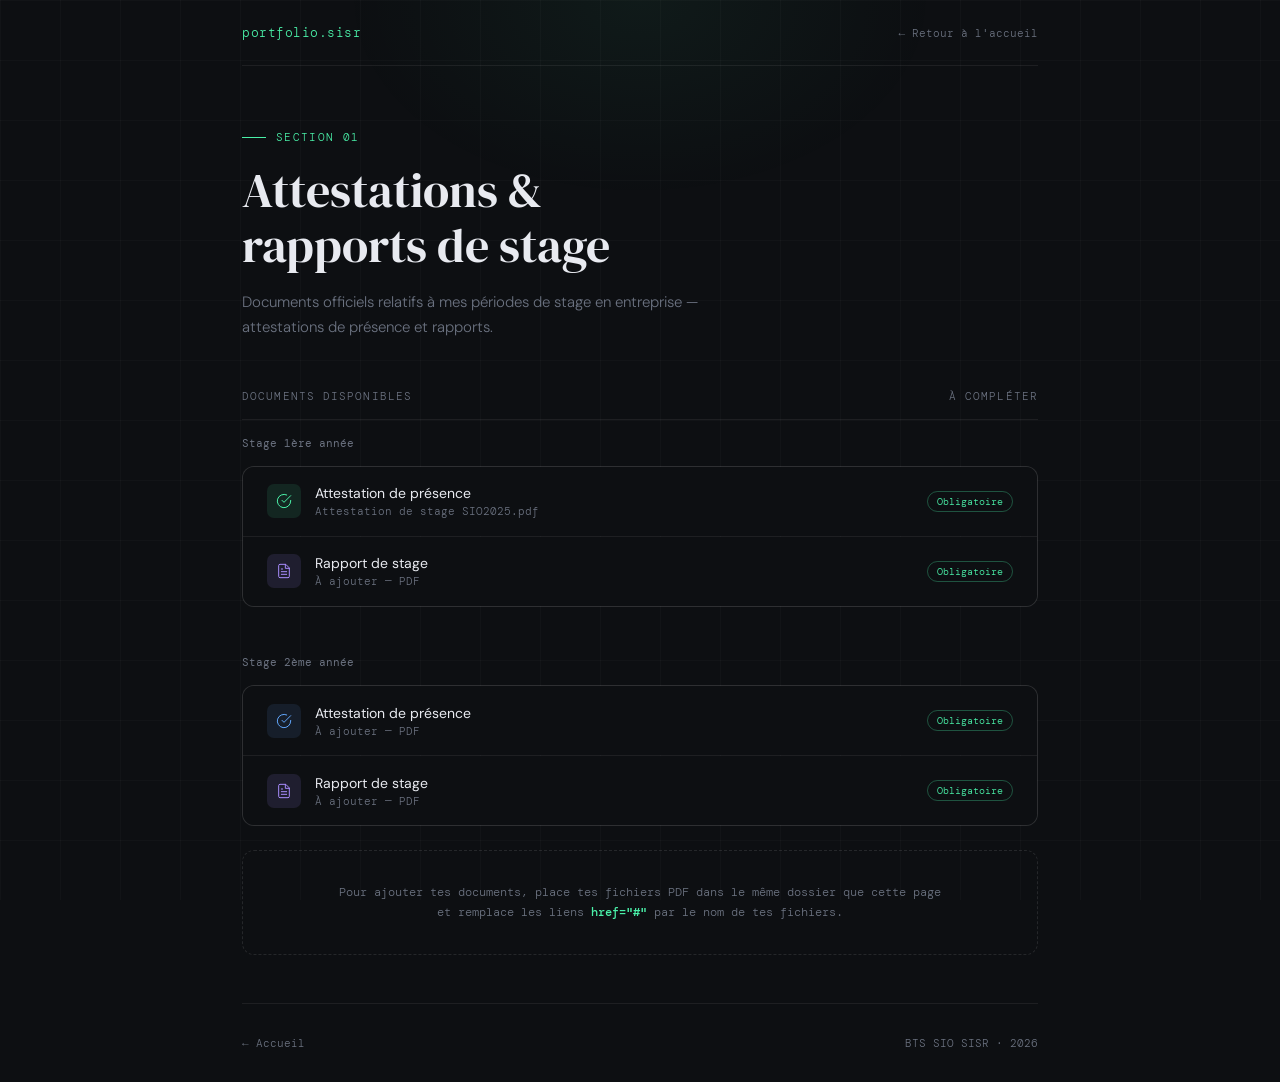
==== attestations.html @ b17c927a "Add files via upload" ====
<!DOCTYPE html>
<html lang="fr">
<head>
<meta charset="UTF-8">
<meta name="viewport" content="width=device-width, initial-scale=1.0">
<title>Attestations & Rapports — Portfolio SISR</title>
<link href="https://fonts.googleapis.com/css2?family=DM+Serif+Display&family=DM+Mono:wght@400;500&family=DM+Sans:wght@300;400;500&display=swap" rel="stylesheet">
<style>
  *, *::before, *::after { box-sizing: border-box; margin: 0; padding: 0; }
  :root {
    --bg: #0d0f12;
    --surface: #141720;
    --border: rgba(255,255,255,0.07);
    --accent: #4af0a8;
    --accent2: #a78bfa;
    --text: #e8eaf0;
    --muted: #6b7280;
  }
  html { scroll-behavior: smooth; }
  body {
    background: var(--bg);
    color: var(--text);
    font-family: 'DM Sans', sans-serif;
    font-weight: 300;
    min-height: 100vh;
    overflow-x: hidden;
  }
  body::before {
    content: '';
    position: fixed;
    inset: 0;
    background-image:
      linear-gradient(rgba(255,255,255,0.025) 1px, transparent 1px),
      linear-gradient(90deg, rgba(255,255,255,0.025) 1px, transparent 1px);
    background-size: 60px 60px;
    pointer-events: none;
    z-index: 0;
  }
  body::after {
    content: '';
    position: fixed;
    top: -200px;
    left: 50%;
    transform: translateX(-50%);
    width: 600px;
    height: 400px;
    background: radial-gradient(ellipse, rgba(74,240,168,0.05) 0%, transparent 70%);
    pointer-events: none;
    z-index: 0;
  }
  .wrapper {
    position: relative;
    z-index: 1;
    max-width: 860px;
    margin: 0 auto;
    padding: 0 2rem;
  }
  nav {
    display: flex;
    align-items: center;
    justify-content: space-between;
    padding: 1.5rem 0;
    border-bottom: 1px solid var(--border);
  }
  .nav-logo {
    font-family: 'DM Mono', monospace;
    font-size: 13px;
    color: var(--accent);
    letter-spacing: 0.04em;
    text-decoration: none;
  }
  .nav-back {
    font-family: 'DM Mono', monospace;
    font-size: 11px;
    color: var(--muted);
    text-decoration: none;
    display: flex;
    align-items: center;
    gap: 6px;
    transition: color 0.2s;
  }
  .nav-back:hover { color: var(--text); }

  .hero {
    padding: 4rem 0 3rem;
    opacity: 0;
    transform: translateY(20px);
    animation: fadeUp 0.7s ease forwards 0.1s;
  }
  .hero-tag {
    font-family: 'DM Mono', monospace;
    font-size: 11px;
    color: var(--accent);
    letter-spacing: 0.12em;
    text-transform: uppercase;
    margin-bottom: 1.2rem;
    display: flex;
    align-items: center;
    gap: 10px;
  }
  .hero-tag::before {
    content: '';
    width: 24px;
    height: 1px;
    background: var(--accent);
    display: inline-block;
  }
  h1 {
    font-family: 'DM Serif Display', serif;
    font-size: clamp(2rem, 5vw, 3rem);
    font-weight: 400;
    line-height: 1.15;
    margin-bottom: 1rem;
  }
  .hero-sub {
    font-size: 15px;
    color: var(--muted);
    line-height: 1.7;
    max-width: 500px;
  }

  .section-label {
    font-family: 'DM Mono', monospace;
    font-size: 11px;
    color: var(--muted);
    letter-spacing: 0.1em;
    text-transform: uppercase;
    margin-bottom: 1rem;
    padding-bottom: 1rem;
    border-bottom: 1px solid var(--border);
    display: flex;
    justify-content: space-between;
  }

  .section {
    margin-bottom: 3rem;
    opacity: 0;
    transform: translateY(16px);
    animation: fadeUp 0.7s ease forwards;
  }
  .section:nth-child(1) { animation-delay: 0.2s; }
  .section:nth-child(2) { animation-delay: 0.35s; }

  .section-title {
    font-family: 'DM Serif Display', serif;
    font-size: 1.3rem;
    font-weight: 400;
    margin-bottom: 1rem;
    display: flex;
    align-items: center;
    gap: 12px;
  }
  .section-title .num {
    font-family: 'DM Mono', monospace;
    font-size: 11px;
    color: var(--muted);
    font-weight: 400;
  }

  .doc-list {
    display: flex;
    flex-direction: column;
    gap: 1px;
    background: var(--border);
    border: 1px solid var(--border);
    border-radius: 12px;
    overflow: hidden;
  }

  .doc-item {
    background: var(--bg);
    padding: 1.1rem 1.5rem;
    display: flex;
    align-items: center;
    justify-content: space-between;
    gap: 1rem;
    transition: background 0.15s;
    cursor: pointer;
  }
  .doc-item:hover { background: var(--surface); }

  .doc-left {
    display: flex;
    align-items: center;
    gap: 14px;
  }

  .doc-icon {
    width: 34px;
    height: 34px;
    border-radius: 7px;
    display: flex;
    align-items: center;
    justify-content: center;
    flex-shrink: 0;
  }
  .doc-icon svg { width: 16px; height: 16px; }
  .icon-green { background: rgba(74,240,168,0.1); color: var(--accent); }
  .icon-purple { background: rgba(167,139,250,0.12); color: var(--accent2); }
  .icon-blue { background: rgba(96,165,250,0.1); color: #60a5fa; }
  .icon-gray { background: rgba(255,255,255,0.05); color: var(--muted); }

  .doc-name {
    font-size: 14px;
    font-weight: 400;
    margin-bottom: 2px;
  }
  .doc-meta {
    font-family: 'DM Mono', monospace;
    font-size: 11px;
    color: var(--muted);
  }

  .doc-badge {
    font-family: 'DM Mono', monospace;
    font-size: 10px;
    padding: 3px 9px;
    border-radius: 20px;
    border: 1px solid var(--border);
    color: var(--muted);
    white-space: nowrap;
  }
  .badge-green { border-color: rgba(74,240,168,0.3); color: var(--accent); }

  /* Zone de dépôt visuelle */
  .drop-hint {
    border: 1px dashed rgba(255,255,255,0.1);
    border-radius: 12px;
    padding: 2rem;
    text-align: center;
    margin-top: 1px;
  }
  .drop-hint p {
    font-family: 'DM Mono', monospace;
    font-size: 12px;
    color: var(--muted);
    line-height: 1.6;
  }
  .drop-hint p strong {
    color: var(--accent);
    font-weight: 500;
  }

  footer {
    border-top: 1px solid var(--border);
    padding: 2rem 0;
    display: flex;
    justify-content: space-between;
    align-items: center;
    font-family: 'DM Mono', monospace;
    font-size: 11px;
    color: var(--muted);
    margin-top: 2rem;
    opacity: 0;
    animation: fadeUp 0.7s ease forwards 0.6s;
  }

  @keyframes fadeUp {
    to { opacity: 1; transform: translateY(0); }
  }

  @media (max-width: 600px) {
    .doc-badge { display: none; }
    h1 { font-size: 2rem; }
  }
</style>
</head>
<body>
<div class="wrapper">

  <nav>
    <a href="index.html" class="nav-logo">portfolio.sisr</a>
    <a href="index.html" class="nav-back">← Retour à l'accueil</a>
  </nav>

  <section class="hero">
    <div class="hero-tag">Section 01</div>
    <h1>Attestations &amp;<br>rapports de stage</h1>
    <p class="hero-sub">Documents officiels relatifs à mes périodes de stage en entreprise — attestations de présence et rapports.</p>
  </section>

  <div class="section-label">
    <span>Documents disponibles</span>
    <span>À compléter</span>
  </div>

  <!-- Stage 1ère année -->
  <div class="section">
    <h2 class="section-title"><span class="num">Stage 1ère année</span></h2>
    <div class="doc-list">

      <div class="doc-item">
        <div class="doc-left">
          <div class="doc-icon icon-green">
            <svg viewBox="0 0 24 24" fill="none" stroke="currentColor" stroke-width="1.5" stroke-linecap="round" stroke-linejoin="round">
              <path d="M22 11.08V12a10 10 0 1 1-5.93-9.14"/>
              <polyline points="22 4 12 14.01 9 11.01"/>
            </svg>
          </div>
          <div>
            <div class="doc-name">Attestation de présence</div>
            <div class="doc-meta">Attestation de stage SIO2025.pdf</div>
          </div>
        </div>
        <span class="doc-badge badge-green">Obligatoire</span>
      </div>

      <div class="doc-item">
        <div class="doc-left">
          <div class="doc-icon icon-purple">
            <svg viewBox="0 0 24 24" fill="none" stroke="currentColor" stroke-width="1.5" stroke-linecap="round" stroke-linejoin="round">
              <path d="M14 2H6a2 2 0 0 0-2 2v16a2 2 0 0 0 2 2h12a2 2 0 0 0 2-2V8z"/>
              <polyline points="14 2 14 8 20 8"/>
              <line x1="16" y1="13" x2="8" y2="13"/>
              <line x1="16" y1="17" x2="8" y2="17"/>
              <polyline points="10 9 9 9 8 9"/>
            </svg>
          </div>
          <div>
            <div class="doc-name">Rapport de stage</div>
            <div class="doc-meta">À ajouter — PDF</div>
          </div>
        </div>
        <span class="doc-badge badge-green">Obligatoire</span>
      </div>

    </div>
  </div>

  <!-- Stage 2ème année -->
  <div class="section">
    <h2 class="section-title"><span class="num">Stage 2ème année</span></h2>
    <div class="doc-list">

      <div class="doc-item">
        <div class="doc-left">
          <div class="doc-icon icon-blue">
            <svg viewBox="0 0 24 24" fill="none" stroke="currentColor" stroke-width="1.5" stroke-linecap="round" stroke-linejoin="round">
              <path d="M22 11.08V12a10 10 0 1 1-5.93-9.14"/>
              <polyline points="22 4 12 14.01 9 11.01"/>
            </svg>
          </div>
          <div>
            <div class="doc-name">Attestation de présence</div>
            <div class="doc-meta">À ajouter — PDF</div>
          </div>
        </div>
        <span class="doc-badge badge-green">Obligatoire</span>
      </div>

      <div class="doc-item">
        <div class="doc-left">
          <div class="doc-icon icon-purple">
            <svg viewBox="0 0 24 24" fill="none" stroke="currentColor" stroke-width="1.5" stroke-linecap="round" stroke-linejoin="round">
              <path d="M14 2H6a2 2 0 0 0-2 2v16a2 2 0 0 0 2 2h12a2 2 0 0 0 2-2V8z"/>
              <polyline points="14 2 14 8 20 8"/>
              <line x1="16" y1="13" x2="8" y2="13"/>
              <line x1="16" y1="17" x2="8" y2="17"/>
              <polyline points="10 9 9 9 8 9"/>
            </svg>
          </div>
          <div>
            <div class="doc-name">Rapport de stage</div>
            <div class="doc-meta">À ajouter — PDF</div>
          </div>
        </div>
        <span class="doc-badge badge-green">Obligatoire</span>
      </div>

    </div>

    <div class="drop-hint" style="margin-top: 1.5rem;">
      <p>Pour ajouter tes documents, place tes fichiers PDF dans le même dossier que cette page<br>et remplace les liens <strong>href="#"</strong> par le nom de tes fichiers.</p>
    </div>
  </div>

  <footer>
    <a href="index.html" style="color: var(--muted); text-decoration: none;">← Accueil</a>
    <span>BTS SIO SISR · 2026</span>
  </footer>

</div>
</body>
</html>
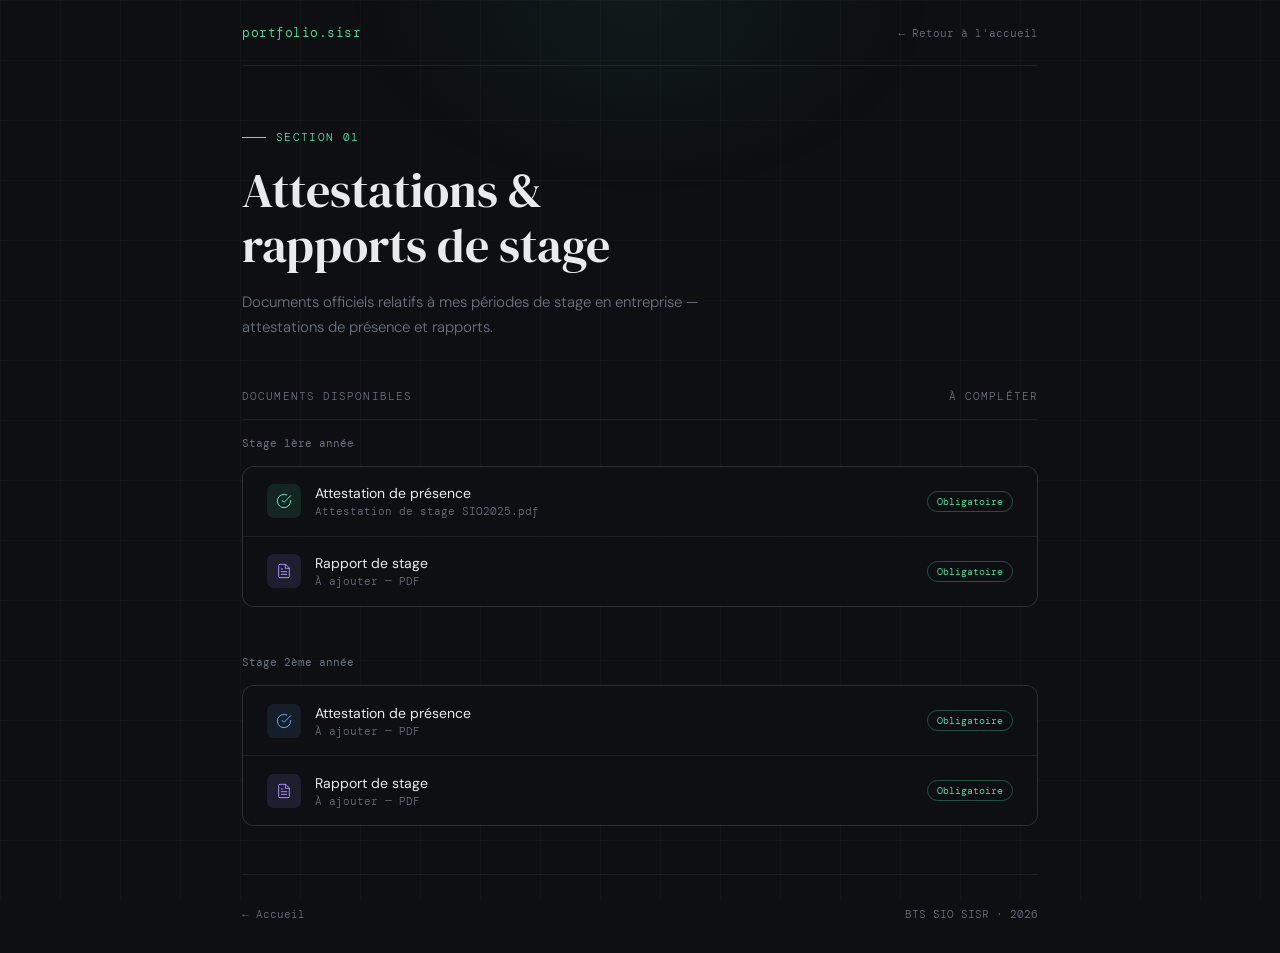
==== commit 0eda1900: "Update attestations.html" ====
--- a/attestations.html
+++ b/attestations.html
@@ -369,9 +369,7 @@
 
     </div>
 
-    <div class="drop-hint" style="margin-top: 1.5rem;">
-      <p>Pour ajouter tes documents, place tes fichiers PDF dans le même dossier que cette page<br>et remplace les liens <strong>href="#"</strong> par le nom de tes fichiers.</p>
-    </div>
+  
   </div>
 
   <footer>
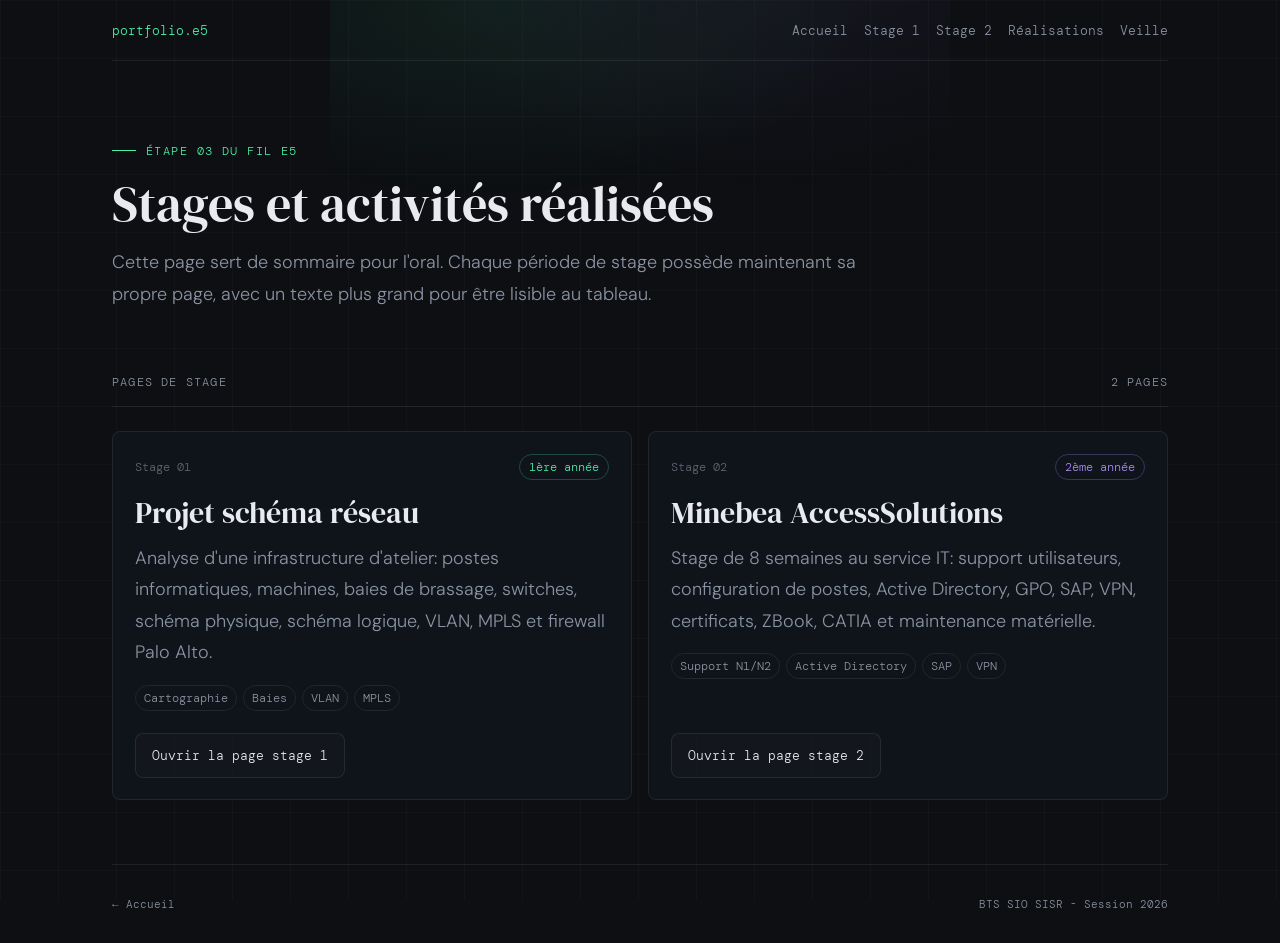
==== commit d7f51e4b: "Add files via upload" ====
--- a/attestations.html
+++ b/attestations.html
@@ -3,20 +3,25 @@
 <head>
 <meta charset="UTF-8">
 <meta name="viewport" content="width=device-width, initial-scale=1.0">
-<title>Attestations & Rapports — Portfolio SISR</title>
-<link href="https://fonts.googleapis.com/css2?family=DM+Serif+Display&family=DM+Mono:wght@400;500&family=DM+Sans:wght@300;400;500&display=swap" rel="stylesheet">
+<title>Stages - Portfolio E5 SISR</title>
+<link rel="icon" href="data:,">
+<link href="https://fonts.googleapis.com/css2?family=DM+Serif+Display&family=DM+Mono:wght@400;500&family=DM+Sans:wght@300;400;500;600&display=swap" rel="stylesheet">
 <style>
   *, *::before, *::after { box-sizing: border-box; margin: 0; padding: 0; }
+
   :root {
     --bg: #0d0f12;
-    --surface: #141720;
-    --border: rgba(255,255,255,0.07);
+    --surface: #151922;
+    --border: rgba(255,255,255,0.08);
     --accent: #4af0a8;
     --accent2: #a78bfa;
     --text: #e8eaf0;
-    --muted: #6b7280;
-  }
+    --muted: #8a93a3;
+    --muted-dark: #5f6674;
+  }
+
   html { scroll-behavior: smooth; }
+
   body {
     background: var(--bg);
     color: var(--text);
@@ -25,6 +30,7 @@
     min-height: 100vh;
     overflow-x: hidden;
   }
+
   body::before {
     content: '';
     position: fixed;
@@ -32,213 +38,224 @@
     background-image:
       linear-gradient(rgba(255,255,255,0.025) 1px, transparent 1px),
       linear-gradient(90deg, rgba(255,255,255,0.025) 1px, transparent 1px);
-    background-size: 60px 60px;
+    background-size: 58px 58px;
     pointer-events: none;
     z-index: 0;
   }
+
   body::after {
     content: '';
     position: fixed;
-    top: -200px;
+    top: -180px;
     left: 50%;
     transform: translateX(-50%);
-    width: 600px;
-    height: 400px;
-    background: radial-gradient(ellipse, rgba(74,240,168,0.05) 0%, transparent 70%);
+    width: 620px;
+    height: 420px;
+    background:
+      radial-gradient(ellipse at 25% 45%, rgba(74,240,168,0.07), transparent 58%),
+      radial-gradient(ellipse at 72% 25%, rgba(167,139,250,0.07), transparent 60%);
     pointer-events: none;
     z-index: 0;
   }
+
   .wrapper {
     position: relative;
     z-index: 1;
-    max-width: 860px;
+    max-width: 1040px;
     margin: 0 auto;
     padding: 0 2rem;
   }
+
   nav {
     display: flex;
     align-items: center;
     justify-content: space-between;
-    padding: 1.5rem 0;
+    gap: 1.5rem;
+    padding: 1.35rem 0;
     border-bottom: 1px solid var(--border);
   }
+
   .nav-logo {
     font-family: 'DM Mono', monospace;
     font-size: 13px;
     color: var(--accent);
-    letter-spacing: 0.04em;
-    text-decoration: none;
-  }
-  .nav-back {
-    font-family: 'DM Mono', monospace;
-    font-size: 11px;
-    color: var(--muted);
-    text-decoration: none;
-    display: flex;
-    align-items: center;
-    gap: 6px;
+    text-decoration: none;
+  }
+
+  .nav-links {
+    display: flex;
+    gap: 1rem;
+    flex-wrap: wrap;
+    justify-content: flex-end;
+  }
+
+  .nav-links a {
+    font-family: 'DM Mono', monospace;
+    font-size: 11px;
+    color: var(--muted);
+    text-decoration: none;
     transition: color 0.2s;
   }
-  .nav-back:hover { color: var(--text); }
+
+  .nav-links a:hover { color: var(--text); }
 
   .hero {
-    padding: 4rem 0 3rem;
+    padding: 4.5rem 0 3rem;
+    max-width: 780px;
     opacity: 0;
-    transform: translateY(20px);
+    transform: translateY(18px);
     animation: fadeUp 0.7s ease forwards 0.1s;
   }
-  .hero-tag {
+
+  .eyebrow {
     font-family: 'DM Mono', monospace;
     font-size: 11px;
     color: var(--accent);
+    text-transform: uppercase;
     letter-spacing: 0.12em;
-    text-transform: uppercase;
     margin-bottom: 1.2rem;
-    display: flex;
+    display: inline-flex;
     align-items: center;
     gap: 10px;
   }
-  .hero-tag::before {
+
+  .eyebrow::before {
     content: '';
     width: 24px;
     height: 1px;
-    background: var(--accent);
-    display: inline-block;
-  }
+    background: currentColor;
+  }
+
   h1 {
     font-family: 'DM Serif Display', serif;
-    font-size: clamp(2rem, 5vw, 3rem);
+    font-size: 3.1rem;
     font-weight: 400;
-    line-height: 1.15;
+    line-height: 1.08;
+    letter-spacing: 0;
     margin-bottom: 1rem;
   }
-  .hero-sub {
-    font-size: 15px;
-    color: var(--muted);
-    line-height: 1.7;
-    max-width: 500px;
+
+  h2 {
+    font-family: 'DM Serif Display', serif;
+    font-size: 1.9rem;
+    font-weight: 400;
+    line-height: 1.14;
+    letter-spacing: 0;
+    margin-bottom: 0.75rem;
+  }
+
+  .hero-sub,
+  .card-text {
+    color: var(--muted);
+    font-size: 13px;
+    line-height: 1.75;
   }
 
   .section-label {
     font-family: 'DM Mono', monospace;
     font-size: 11px;
     color: var(--muted);
+    text-transform: uppercase;
     letter-spacing: 0.1em;
-    text-transform: uppercase;
-    margin-bottom: 1rem;
+    margin: 1rem 0 1.5rem;
     padding-bottom: 1rem;
     border-bottom: 1px solid var(--border);
     display: flex;
     justify-content: space-between;
-  }
-
-  .section {
-    margin-bottom: 3rem;
+    gap: 1rem;
+  }
+
+  .stage-grid {
+    display: grid;
+    grid-template-columns: repeat(2, 1fr);
+    gap: 1rem;
+    margin-bottom: 4rem;
+  }
+
+  .stage-card {
+    display: flex;
+    flex-direction: column;
+    border: 1px solid var(--border);
+    border-radius: 8px;
+    background: rgba(17,21,29,0.78);
+    padding: 1.35rem;
+    color: inherit;
+    text-decoration: none;
     opacity: 0;
     transform: translateY(16px);
-    animation: fadeUp 0.7s ease forwards;
-  }
-  .section:nth-child(1) { animation-delay: 0.2s; }
-  .section:nth-child(2) { animation-delay: 0.35s; }
-
-  .section-title {
-    font-family: 'DM Serif Display', serif;
-    font-size: 1.3rem;
-    font-weight: 400;
+    animation: fadeUp 0.7s ease forwards 0.2s;
+    transition: background 0.2s, border-color 0.2s;
+  }
+
+  .stage-card:hover {
+    background: var(--surface);
+    border-color: rgba(255,255,255,0.18);
+  }
+
+  .card-topline {
+    display: flex;
+    align-items: center;
+    justify-content: space-between;
+    gap: 1rem;
     margin-bottom: 1rem;
-    display: flex;
-    align-items: center;
-    gap: 12px;
-  }
-  .section-title .num {
-    font-family: 'DM Mono', monospace;
-    font-size: 11px;
-    color: var(--muted);
-    font-weight: 400;
-  }
-
-  .doc-list {
-    display: flex;
-    flex-direction: column;
-    gap: 1px;
-    background: var(--border);
+  }
+
+  .card-num {
+    font-family: 'DM Mono', monospace;
+    font-size: 11px;
+    color: var(--muted-dark);
+  }
+
+  .pill {
+    font-family: 'DM Mono', monospace;
+    font-size: 10px;
+    color: var(--accent);
+    border: 1px solid rgba(74,240,168,0.25);
+    border-radius: 999px;
+    padding: 4px 9px;
+    white-space: nowrap;
+  }
+
+  .pill-purple {
+    color: var(--accent2);
+    border-color: rgba(167,139,250,0.28);
+  }
+
+  .tag-list {
+    display: flex;
+    flex-wrap: wrap;
+    gap: 6px;
+    margin-top: 1rem;
+  }
+
+  .tag {
+    font-family: 'DM Mono', monospace;
+    font-size: 10px;
+    padding: 4px 8px;
+    border-radius: 999px;
     border: 1px solid var(--border);
-    border-radius: 12px;
-    overflow: hidden;
-  }
-
-  .doc-item {
-    background: var(--bg);
-    padding: 1.1rem 1.5rem;
-    display: flex;
-    align-items: center;
-    justify-content: space-between;
-    gap: 1rem;
-    transition: background 0.15s;
-    cursor: pointer;
-  }
-  .doc-item:hover { background: var(--surface); }
-
-  .doc-left {
-    display: flex;
-    align-items: center;
-    gap: 14px;
-  }
-
-  .doc-icon {
-    width: 34px;
-    height: 34px;
-    border-radius: 7px;
-    display: flex;
-    align-items: center;
-    justify-content: center;
-    flex-shrink: 0;
-  }
-  .doc-icon svg { width: 16px; height: 16px; }
-  .icon-green { background: rgba(74,240,168,0.1); color: var(--accent); }
-  .icon-purple { background: rgba(167,139,250,0.12); color: var(--accent2); }
-  .icon-blue { background: rgba(96,165,250,0.1); color: #60a5fa; }
-  .icon-gray { background: rgba(255,255,255,0.05); color: var(--muted); }
-
-  .doc-name {
-    font-size: 14px;
-    font-weight: 400;
-    margin-bottom: 2px;
-  }
-  .doc-meta {
-    font-family: 'DM Mono', monospace;
-    font-size: 11px;
-    color: var(--muted);
-  }
-
-  .doc-badge {
-    font-family: 'DM Mono', monospace;
-    font-size: 10px;
-    padding: 3px 9px;
-    border-radius: 20px;
+    color: var(--muted);
+  }
+
+  .button-row {
+    display: flex;
+    flex-wrap: wrap;
+    gap: 0.7rem;
+    margin-top: auto;
+    padding-top: 1.4rem;
+  }
+
+  .button {
+    display: inline-flex;
+    align-items: center;
     border: 1px solid var(--border);
-    color: var(--muted);
-    white-space: nowrap;
-  }
-  .badge-green { border-color: rgba(74,240,168,0.3); color: var(--accent); }
-
-  /* Zone de dépôt visuelle */
-  .drop-hint {
-    border: 1px dashed rgba(255,255,255,0.1);
-    border-radius: 12px;
-    padding: 2rem;
-    text-align: center;
-    margin-top: 1px;
-  }
-  .drop-hint p {
-    font-family: 'DM Mono', monospace;
-    font-size: 12px;
-    color: var(--muted);
-    line-height: 1.6;
-  }
-  .drop-hint p strong {
-    color: var(--accent);
-    font-weight: 500;
+    border-radius: 8px;
+    padding: 0.7rem 0.9rem;
+    color: var(--text);
+    text-decoration: none;
+    font-family: 'DM Mono', monospace;
+    font-size: 11px;
+    background: rgba(255,255,255,0.02);
   }
 
   footer {
@@ -247,134 +264,112 @@
     display: flex;
     justify-content: space-between;
     align-items: center;
-    font-family: 'DM Mono', monospace;
-    font-size: 11px;
-    color: var(--muted);
-    margin-top: 2rem;
-    opacity: 0;
-    animation: fadeUp 0.7s ease forwards 0.6s;
-  }
+    gap: 1rem;
+    font-family: 'DM Mono', monospace;
+    font-size: 11px;
+    color: var(--muted);
+  }
+
+  footer a {
+    color: var(--muted);
+    text-decoration: none;
+  }
+
+  footer a:hover { color: var(--text); }
 
   @keyframes fadeUp {
     to { opacity: 1; transform: translateY(0); }
   }
 
-  @media (max-width: 600px) {
-    .doc-badge { display: none; }
-    h1 { font-size: 2rem; }
+  @media (max-width: 860px) {
+    .stage-grid { grid-template-columns: 1fr; }
+  }
+
+  @media (max-width: 620px) {
+    .wrapper { padding: 0 1.2rem; }
+    nav { align-items: flex-start; flex-direction: column; }
+    .nav-links { justify-content: flex-start; }
+    h1 { font-size: 2.35rem; }
+    footer { flex-direction: column; align-items: flex-start; }
   }
 </style>
+<link rel="stylesheet" href="projection.css">
 </head>
 <body>
 <div class="wrapper">
 
   <nav>
-    <a href="index.html" class="nav-logo">portfolio.sisr</a>
-    <a href="index.html" class="nav-back">← Retour à l'accueil</a>
+    <a href="index.html" class="nav-logo">portfolio.e5</a>
+    <div class="nav-links" aria-label="Navigation principale">
+      <a href="index.html">Accueil</a>
+      <a href="stage1.html">Stage 1</a>
+      <a href="stage2.html">Stage 2</a>
+      <a href="realisations.html">Réalisations</a>
+      <a href="competences.html">Veille</a>
+    </div>
   </nav>
 
   <section class="hero">
-    <div class="hero-tag">Section 01</div>
-    <h1>Attestations &amp;<br>rapports de stage</h1>
-    <p class="hero-sub">Documents officiels relatifs à mes périodes de stage en entreprise — attestations de présence et rapports.</p>
+    <div class="eyebrow">Étape 03 du fil E5</div>
+    <h1>Stages et activités réalisées</h1>
+    <p class="hero-sub">
+      Cette page sert de sommaire pour l'oral. Chaque période de stage possède maintenant
+      sa propre page, avec un texte plus grand pour être lisible au tableau.
+    </p>
   </section>
 
   <div class="section-label">
-    <span>Documents disponibles</span>
-    <span>À compléter</span>
+    <span>Pages de stage</span>
+    <span>2 pages</span>
   </div>
 
-  <!-- Stage 1ère année -->
-  <div class="section">
-    <h2 class="section-title"><span class="num">Stage 1ère année</span></h2>
-    <div class="doc-list">
-
-      <div class="doc-item">
-        <div class="doc-left">
-          <div class="doc-icon icon-green">
-            <svg viewBox="0 0 24 24" fill="none" stroke="currentColor" stroke-width="1.5" stroke-linecap="round" stroke-linejoin="round">
-              <path d="M22 11.08V12a10 10 0 1 1-5.93-9.14"/>
-              <polyline points="22 4 12 14.01 9 11.01"/>
-            </svg>
-          </div>
-          <div>
-            <div class="doc-name">Attestation de présence</div>
-            <div class="doc-meta">Attestation de stage SIO2025.pdf</div>
-          </div>
-        </div>
-        <span class="doc-badge badge-green">Obligatoire</span>
-      </div>
-
-      <div class="doc-item">
-        <div class="doc-left">
-          <div class="doc-icon icon-purple">
-            <svg viewBox="0 0 24 24" fill="none" stroke="currentColor" stroke-width="1.5" stroke-linecap="round" stroke-linejoin="round">
-              <path d="M14 2H6a2 2 0 0 0-2 2v16a2 2 0 0 0 2 2h12a2 2 0 0 0 2-2V8z"/>
-              <polyline points="14 2 14 8 20 8"/>
-              <line x1="16" y1="13" x2="8" y2="13"/>
-              <line x1="16" y1="17" x2="8" y2="17"/>
-              <polyline points="10 9 9 9 8 9"/>
-            </svg>
-          </div>
-          <div>
-            <div class="doc-name">Rapport de stage</div>
-            <div class="doc-meta">À ajouter — PDF</div>
-          </div>
-        </div>
-        <span class="doc-badge badge-green">Obligatoire</span>
-      </div>
-
-    </div>
+  <div class="stage-grid">
+    <a class="stage-card" href="stage1.html">
+      <div class="card-topline">
+        <span class="card-num">Stage 01</span>
+        <span class="pill">1ère année</span>
+      </div>
+      <h2>Projet schéma réseau</h2>
+      <p class="card-text">
+        Analyse d'une infrastructure d'atelier: postes informatiques, machines, baies de brassage,
+        switches, schéma physique, schéma logique, VLAN, MPLS et firewall Palo Alto.
+      </p>
+      <div class="tag-list">
+        <span class="tag">Cartographie</span>
+        <span class="tag">Baies</span>
+        <span class="tag">VLAN</span>
+        <span class="tag">MPLS</span>
+      </div>
+      <div class="button-row">
+        <span class="button">Ouvrir la page stage 1</span>
+      </div>
+    </a>
+
+    <a class="stage-card" href="stage2.html">
+      <div class="card-topline">
+        <span class="card-num">Stage 02</span>
+        <span class="pill pill-purple">2ème année</span>
+      </div>
+      <h2>Minebea AccessSolutions</h2>
+      <p class="card-text">
+        Stage de 8 semaines au service IT: support utilisateurs, configuration de postes,
+        Active Directory, GPO, SAP, VPN, certificats, ZBook, CATIA et maintenance matérielle.
+      </p>
+      <div class="tag-list">
+        <span class="tag">Support N1/N2</span>
+        <span class="tag">Active Directory</span>
+        <span class="tag">SAP</span>
+        <span class="tag">VPN</span>
+      </div>
+      <div class="button-row">
+        <span class="button">Ouvrir la page stage 2</span>
+      </div>
+    </a>
   </div>
 
-  <!-- Stage 2ème année -->
-  <div class="section">
-    <h2 class="section-title"><span class="num">Stage 2ème année</span></h2>
-    <div class="doc-list">
-
-      <div class="doc-item">
-        <div class="doc-left">
-          <div class="doc-icon icon-blue">
-            <svg viewBox="0 0 24 24" fill="none" stroke="currentColor" stroke-width="1.5" stroke-linecap="round" stroke-linejoin="round">
-              <path d="M22 11.08V12a10 10 0 1 1-5.93-9.14"/>
-              <polyline points="22 4 12 14.01 9 11.01"/>
-            </svg>
-          </div>
-          <div>
-            <div class="doc-name">Attestation de présence</div>
-            <div class="doc-meta">À ajouter — PDF</div>
-          </div>
-        </div>
-        <span class="doc-badge badge-green">Obligatoire</span>
-      </div>
-
-      <div class="doc-item">
-        <div class="doc-left">
-          <div class="doc-icon icon-purple">
-            <svg viewBox="0 0 24 24" fill="none" stroke="currentColor" stroke-width="1.5" stroke-linecap="round" stroke-linejoin="round">
-              <path d="M14 2H6a2 2 0 0 0-2 2v16a2 2 0 0 0 2 2h12a2 2 0 0 0 2-2V8z"/>
-              <polyline points="14 2 14 8 20 8"/>
-              <line x1="16" y1="13" x2="8" y2="13"/>
-              <line x1="16" y1="17" x2="8" y2="17"/>
-              <polyline points="10 9 9 9 8 9"/>
-            </svg>
-          </div>
-          <div>
-            <div class="doc-name">Rapport de stage</div>
-            <div class="doc-meta">À ajouter — PDF</div>
-          </div>
-        </div>
-        <span class="doc-badge badge-green">Obligatoire</span>
-      </div>
-
-    </div>
-
-  
-  </div>
-
   <footer>
-    <a href="index.html" style="color: var(--muted); text-decoration: none;">← Accueil</a>
-    <span>BTS SIO SISR · 2026</span>
+    <a href="index.html">← Accueil</a>
+    <span>BTS SIO SISR - Session 2026</span>
   </footer>
 
 </div>
--- a/projection.css
+++ b/projection.css
@@ -0,0 +1,82 @@
+/* Lecture au tableau / vidéoprojecteur */
+body {
+  font-size: 18px;
+}
+
+.wrapper {
+  max-width: 1120px;
+}
+
+.hero-sub,
+.lead,
+.card-text,
+.panel-text,
+.timeline-text,
+.flow-text,
+.text,
+.source-desc,
+.rp-desc,
+li,
+.visual figcaption {
+  font-size: 18px !important;
+  line-height: 1.75 !important;
+}
+
+.flow-title,
+.timeline-title,
+.week-title,
+.doc-name,
+.identity-value,
+.info-value,
+h3 {
+  font-size: 18px !important;
+}
+
+.nav-links a,
+.nav-back,
+.nav-logo,
+.button,
+.doc-link {
+  font-size: 13px !important;
+}
+
+.section-label,
+.eyebrow,
+.card-num,
+.pill,
+.tag,
+.info-label,
+.week-label,
+.source-name,
+.doc-meta,
+.doc-badge,
+.rp-section-title,
+.rp-num,
+.rp-status {
+  font-size: 12px !important;
+}
+
+.button,
+.doc-link {
+  padding: 0.8rem 1rem !important;
+}
+
+@media (max-width: 620px) {
+  body {
+    font-size: 16px;
+  }
+
+  .hero-sub,
+  .lead,
+  .card-text,
+  .panel-text,
+  .timeline-text,
+  .flow-text,
+  .text,
+  .source-desc,
+.rp-desc,
+li,
+.visual figcaption {
+    font-size: 16px !important;
+  }
+}
